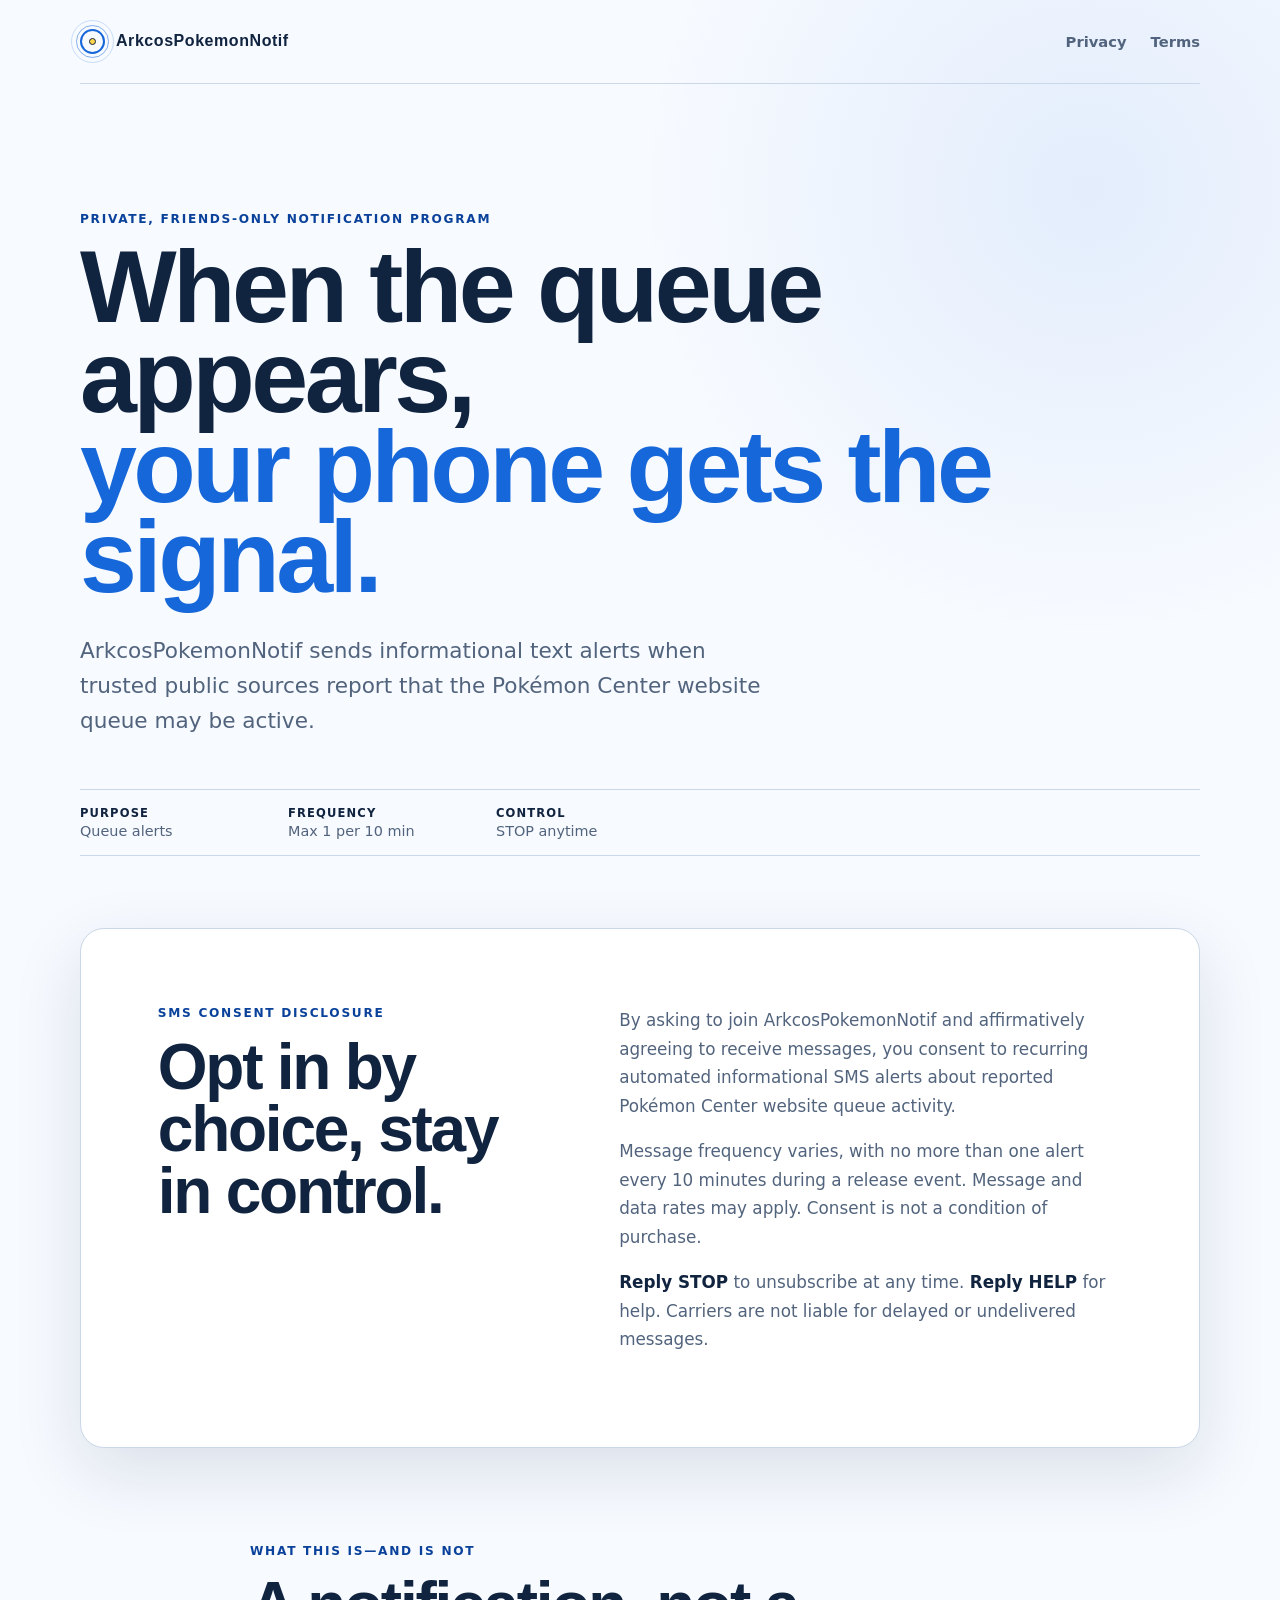
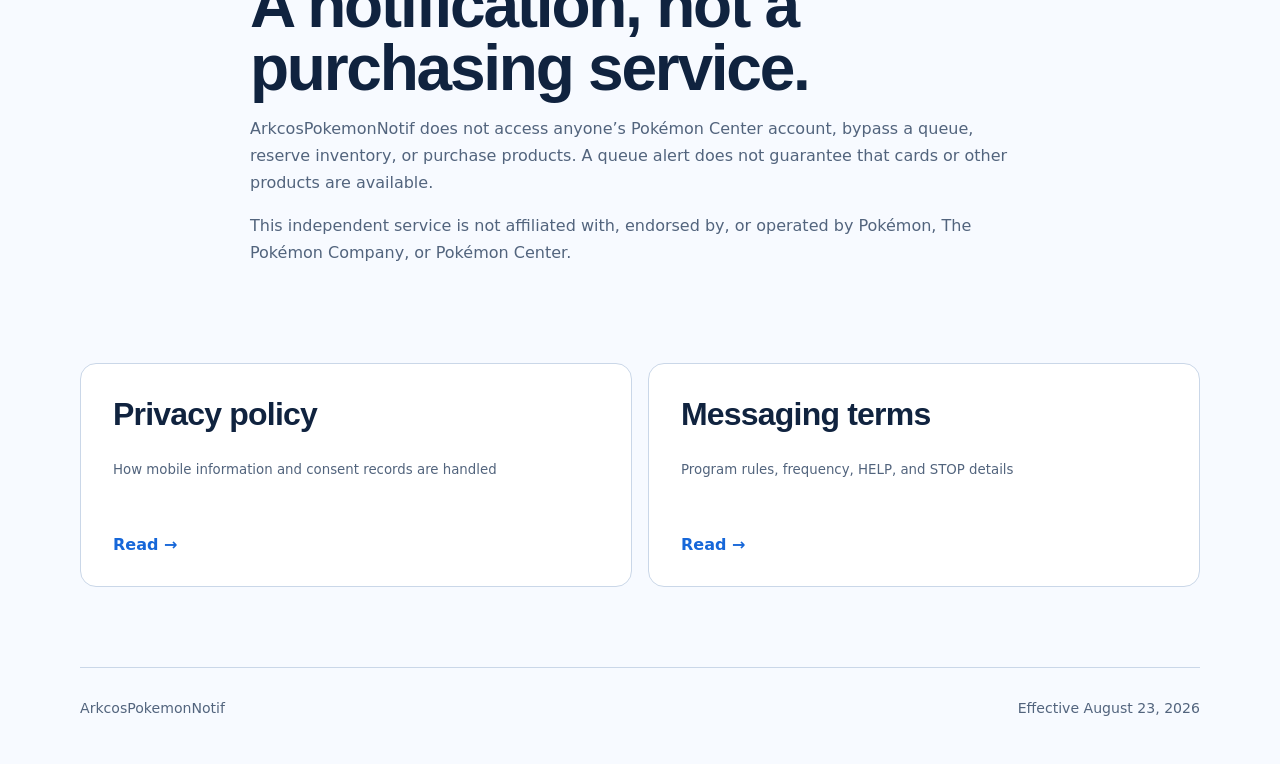
==== index.html @ baade51d "Publish ArkcosPokemonNotif disclosures" ====
<!doctype html>
<html lang="en">
<head>
  <meta charset="utf-8">
  <meta name="viewport" content="width=device-width, initial-scale=1">
  <meta name="description" content="ArkcosPokemonNotif messaging disclosures, privacy policy, and terms.">
  <title>ArkcosPokemonNotif | Messaging disclosures</title>
  <link rel="stylesheet" href="styles.css">
</head>
<body>
  <a class="skip-link" href="#main">Skip to content</a>
  <header class="site-header">
    <a class="brand" href="index.html" aria-label="ArkcosPokemonNotif home">
      <span class="signal" aria-hidden="true"><i></i></span>
      <span>ArkcosPokemonNotif</span>
    </a>
    <nav aria-label="Policy navigation">
      <a href="privacy.html">Privacy</a>
      <a href="terms.html">Terms</a>
    </nav>
  </header>

  <main id="main">
    <section class="hero">
      <p class="eyebrow">Private, friends-only notification program</p>
      <h1>When the queue appears,<br><em>your phone gets the signal.</em></h1>
      <p class="lede">ArkcosPokemonNotif sends informational text alerts when trusted public sources report that the Pokémon Center website queue may be active.</p>
      <div class="fact-strip" aria-label="Program facts">
        <span><b>Purpose</b> Queue alerts</span>
        <span><b>Frequency</b> Max 1 per 10 min</span>
        <span><b>Control</b> STOP anytime</span>
      </div>
    </section>

    <section class="panel" aria-labelledby="opt-in-heading">
      <div>
        <p class="section-label">SMS consent disclosure</p>
        <h2 id="opt-in-heading">Opt in by choice, stay in control.</h2>
      </div>
      <div class="policy-copy">
        <p>By asking to join ArkcosPokemonNotif and affirmatively agreeing to receive messages, you consent to recurring automated informational SMS alerts about reported Pokémon Center website queue activity.</p>
        <p>Message frequency varies, with no more than one alert every 10 minutes during a release event. Message and data rates may apply. Consent is not a condition of purchase.</p>
        <p><strong>Reply STOP</strong> to unsubscribe at any time. <strong>Reply HELP</strong> for help. Carriers are not liable for delayed or undelivered messages.</p>
      </div>
    </section>

    <section class="notice" aria-labelledby="scope-heading">
      <p class="section-label">What this is—and is not</p>
      <h2 id="scope-heading">A notification, not a purchasing service.</h2>
      <p>ArkcosPokemonNotif does not access anyone’s Pokémon Center account, bypass a queue, reserve inventory, or purchase products. A queue alert does not guarantee that cards or other products are available.</p>
      <p>This independent service is not affiliated with, endorsed by, or operated by Pokémon, The Pokémon Company, or Pokémon Center.</p>
    </section>

    <section class="link-grid" aria-label="Legal documents">
      <a class="document-link" href="privacy.html">
        <span>Privacy policy</span>
        <small>How mobile information and consent records are handled</small>
        <b aria-hidden="true">Read →</b>
      </a>
      <a class="document-link" href="terms.html">
        <span>Messaging terms</span>
        <small>Program rules, frequency, HELP, and STOP details</small>
        <b aria-hidden="true">Read →</b>
      </a>
    </section>
  </main>

  <footer>
    <span>ArkcosPokemonNotif</span>
    <span>Effective August 23, 2026</span>
  </footer>
</body>
</html>
---- styles.css ----
:root {
  --ink: #10233f;
  --muted: #52647d;
  --paper: #f7faff;
  --white: #ffffff;
  --line: #cad7e8;
  --blue: #1667d9;
  --blue-dark: #0a429b;
  --signal: #ffd54a;
  --shadow: 0 24px 70px rgba(16, 35, 63, 0.12);
  font-family: Aptos, "Segoe UI", system-ui, sans-serif;
  color: var(--ink);
  background: var(--paper);
  font-synthesis: none;
}

* { box-sizing: border-box; }
html { scroll-behavior: smooth; }
body { margin: 0; min-height: 100vh; background: radial-gradient(circle at 85% 8%, rgba(22, 103, 217, .09), transparent 28rem), var(--paper); }
a { color: var(--blue-dark); text-underline-offset: .2em; }
a:hover { color: var(--blue); }
a:focus-visible { outline: 3px solid var(--signal); outline-offset: 4px; border-radius: 2px; }

.skip-link { position: fixed; top: .75rem; left: .75rem; z-index: 10; padding: .65rem 1rem; color: var(--white); background: var(--ink); transform: translateY(-200%); }
.skip-link:focus { transform: none; }

.site-header, main, footer { width: min(1120px, calc(100% - 2rem)); margin-inline: auto; }
.site-header { display: flex; justify-content: space-between; align-items: center; min-height: 5.25rem; border-bottom: 1px solid var(--line); }
.brand { display: inline-flex; gap: .7rem; align-items: center; color: var(--ink); text-decoration: none; font-family: "Arial Narrow", "Aptos Display", sans-serif; font-stretch: condensed; font-weight: 800; letter-spacing: .035em; }
.signal { position: relative; width: 1.55rem; height: 1.55rem; border: 2px solid var(--blue); border-radius: 50%; display: grid; place-items: center; }
.signal::before, .signal::after { content: ""; position: absolute; border: 1px solid var(--blue); border-radius: 50%; }
.signal::before { inset: -.38rem; opacity: .5; }
.signal::after { inset: -.7rem; opacity: .2; }
.signal i { width: .45rem; height: .45rem; background: var(--signal); border: 1px solid var(--ink); border-radius: 50%; }
nav { display: flex; gap: 1.5rem; }
nav a { color: var(--muted); text-decoration: none; font-size: .92rem; font-weight: 700; }
nav a[aria-current="page"] { color: var(--ink); border-bottom: 2px solid var(--blue); }

.hero { padding: clamp(4rem, 10vw, 8rem) 0 4.5rem; }
.eyebrow, .section-label { margin: 0 0 1rem; color: var(--blue-dark); font-size: .76rem; font-weight: 800; letter-spacing: .14em; text-transform: uppercase; }
h1, h2 { font-family: "Arial Narrow", "Aptos Display", sans-serif; font-stretch: condensed; letter-spacing: -.035em; }
h1 { max-width: 950px; margin: 0; font-size: clamp(3.4rem, 8vw, 7.4rem); line-height: .88; }
h1 em { color: var(--blue); font-style: normal; }
.lede { max-width: 690px; margin: 2rem 0 0; color: var(--muted); font-size: clamp(1.08rem, 2vw, 1.35rem); line-height: 1.6; }
.fact-strip { display: flex; flex-wrap: wrap; gap: 0; margin-top: 3.2rem; border-block: 1px solid var(--line); }
.fact-strip span { min-width: 13rem; padding: 1rem 2rem 1rem 0; color: var(--muted); font-size: .9rem; }
.fact-strip b { display: block; margin-bottom: .2rem; color: var(--ink); font-size: .72rem; letter-spacing: .1em; text-transform: uppercase; }

.panel { display: grid; grid-template-columns: .85fr 1.15fr; gap: clamp(2rem, 7vw, 7rem); padding: clamp(2rem, 6vw, 5rem); background: var(--white); border: 1px solid var(--line); border-radius: 1.5rem; box-shadow: var(--shadow); }
.panel h2, .notice h2 { margin: 0; font-size: clamp(2.2rem, 5vw, 4.3rem); line-height: .97; }
.policy-copy { color: var(--muted); font-size: 1.05rem; line-height: 1.7; }
.policy-copy p:first-child { margin-top: 0; }
.policy-copy strong { color: var(--ink); }

.notice { max-width: 780px; margin: 6rem auto; }
.notice > p:not(.section-label) { color: var(--muted); line-height: 1.7; }
.link-grid { display: grid; grid-template-columns: repeat(2, 1fr); gap: 1rem; margin-bottom: 5rem; }
.document-link { display: grid; min-height: 14rem; padding: 2rem; color: var(--ink); background: var(--white); border: 1px solid var(--line); border-radius: 1rem; text-decoration: none; transition: transform .18s ease, border-color .18s ease; }
.document-link:hover { color: var(--ink); border-color: var(--blue); transform: translateY(-3px); }
.document-link span { align-self: start; font-family: "Arial Narrow", "Aptos Display", sans-serif; font-size: 2rem; font-weight: 800; letter-spacing: -.025em; }
.document-link small { color: var(--muted); line-height: 1.5; }
.document-link b { align-self: end; color: var(--blue); }

.document { width: min(860px, calc(100% - 2rem)); }
.document-title { padding: clamp(4rem, 9vw, 7rem) 0 3rem; border-bottom: 2px solid var(--ink); }
.document-title h1 { font-size: clamp(3.5rem, 8vw, 6.5rem); }
.document-title > p:last-child { max-width: 650px; margin: 1.5rem 0 0; color: var(--muted); font-size: 1.15rem; line-height: 1.6; }
article { padding: 2rem 0 5rem; counter-reset: section; }
article section { padding: 2rem 0; border-bottom: 1px solid var(--line); }
article h2 { margin: 0 0 .8rem; font-size: clamp(1.5rem, 3vw, 2rem); }
article p { margin: 0; color: var(--muted); font-size: 1.02rem; line-height: 1.75; }
article strong { color: var(--ink); }
article .callout { margin: 1.5rem 0; padding: 2rem; background: #eaf3ff; border: 1px solid #a9c9f3; border-radius: 1rem; }

footer { display: flex; justify-content: space-between; gap: 1rem; padding: 2rem 0 3rem; color: var(--muted); border-top: 1px solid var(--line); font-size: .88rem; }
footer a { font-weight: 700; }

@media (max-width: 700px) {
  .site-header { align-items: flex-start; padding-block: 1.2rem; }
  nav { gap: .85rem; }
  .panel, .link-grid { grid-template-columns: 1fr; }
  .panel { padding: 1.5rem; }
  .hero { padding-top: 4.5rem; }
  h1 { font-size: clamp(3rem, 15vw, 5rem); }
  footer { flex-direction: column; }
}

@media (prefers-reduced-motion: reduce) {
  html { scroll-behavior: auto; }
  *, *::before, *::after { transition-duration: .01ms !important; }
}
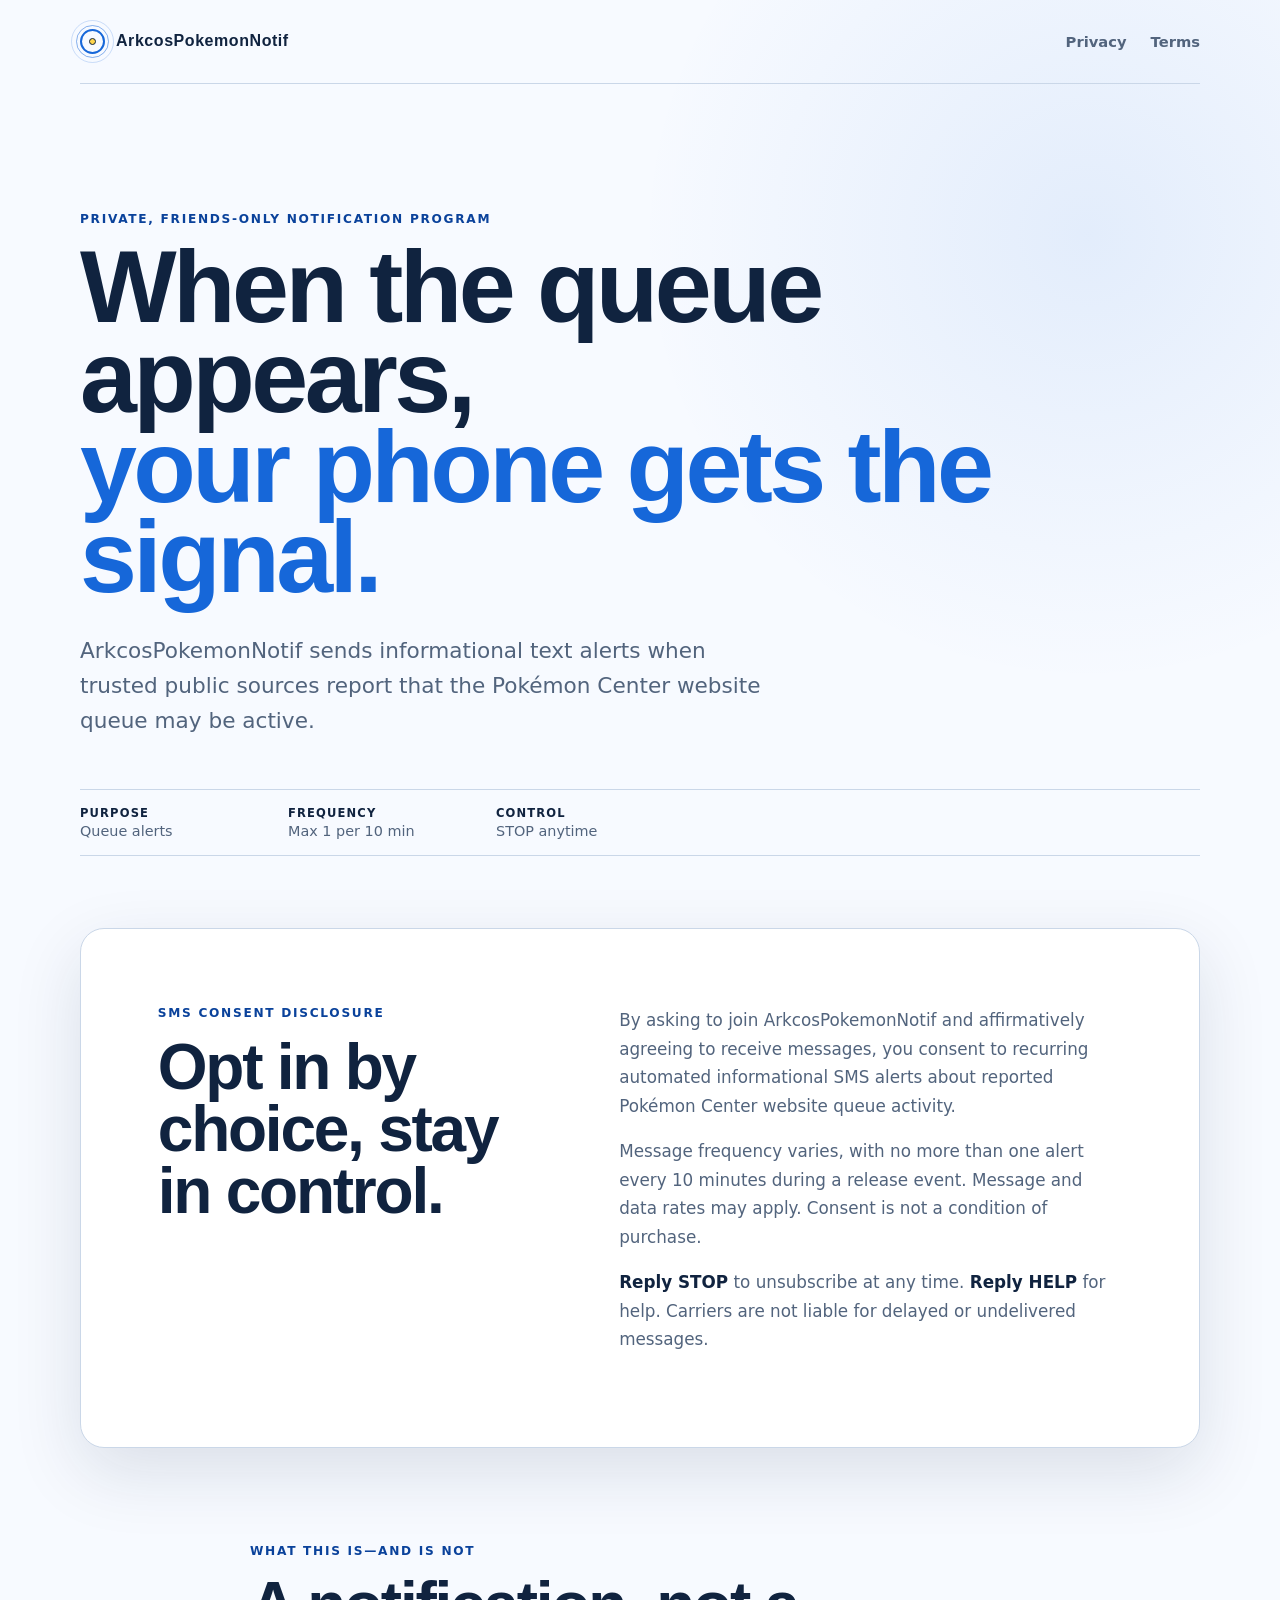
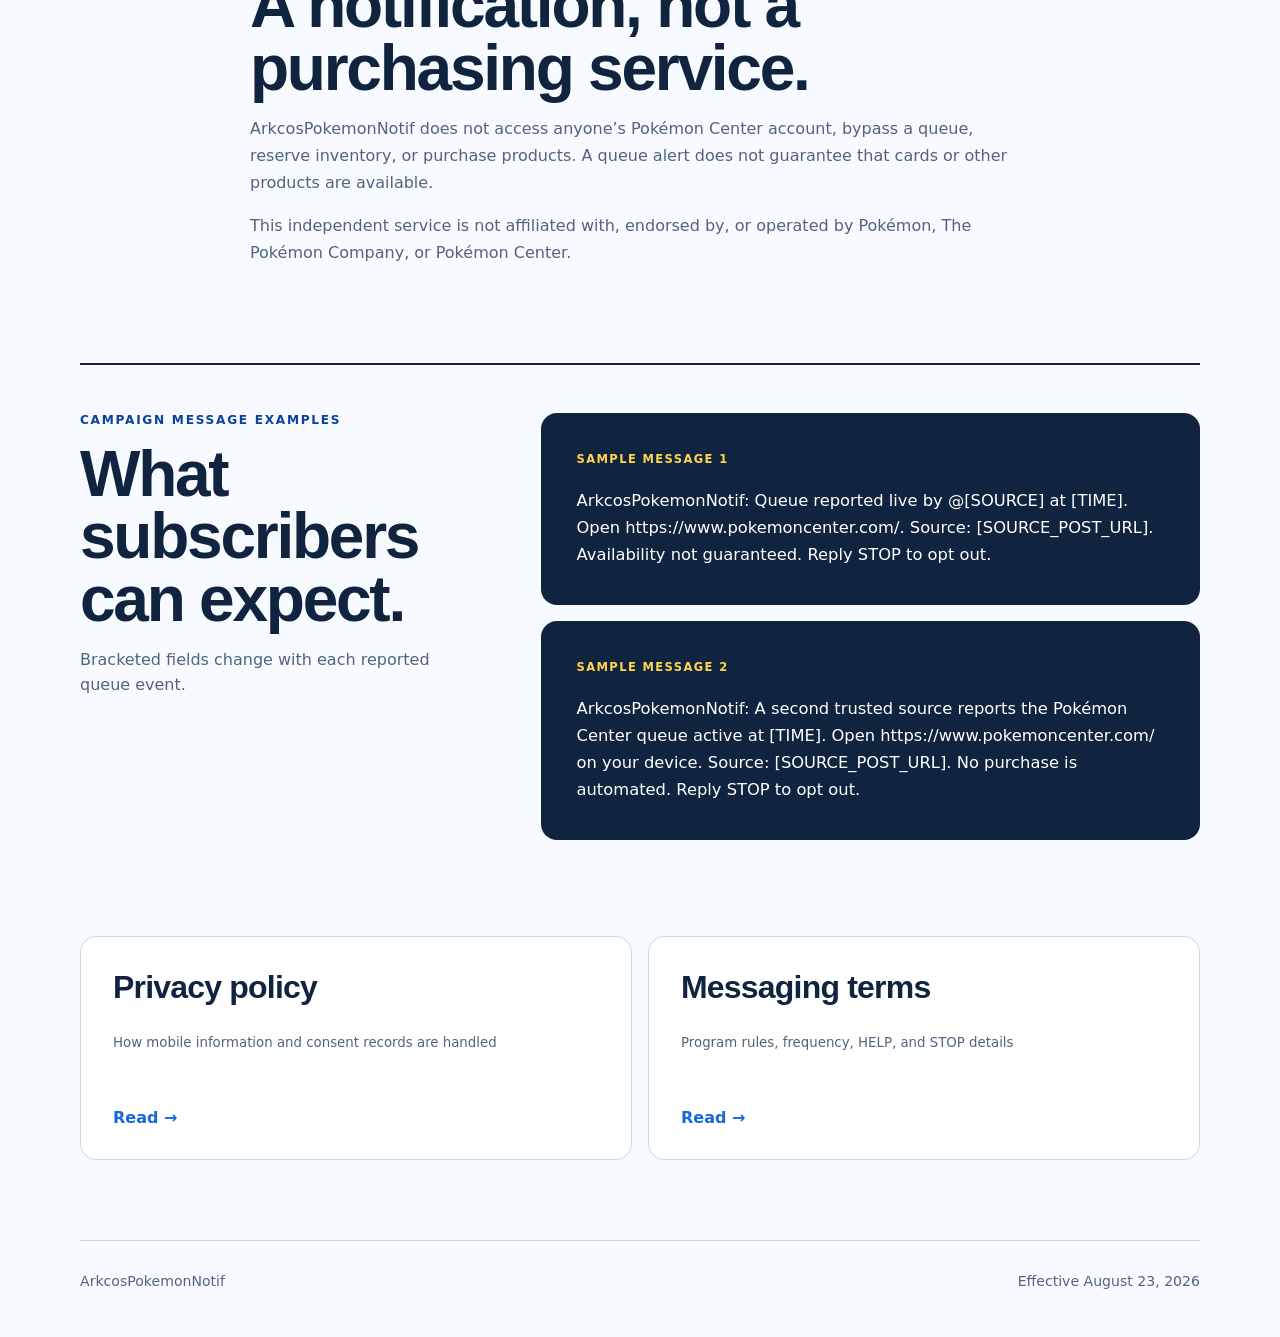
==== commit 8f2daa17: "Add campaign message samples" ====
--- a/index.html
+++ b/index.html
@@ -51,6 +51,24 @@
       <p>This independent service is not affiliated with, endorsed by, or operated by Pokémon, The Pokémon Company, or Pokémon Center.</p>
     </section>
 
+    <section class="samples" aria-labelledby="samples-heading">
+      <div class="samples-intro">
+        <p class="section-label">Campaign message examples</p>
+        <h2 id="samples-heading">What subscribers can expect.</h2>
+        <p>Bracketed fields change with each reported queue event.</p>
+      </div>
+      <div class="sample-list">
+        <article class="sample-message">
+          <p class="sample-number">Sample message 1</p>
+          <blockquote>ArkcosPokemonNotif: Queue reported live by @[SOURCE] at [TIME]. Open https://www.pokemoncenter.com/. Source: [SOURCE_POST_URL]. Availability not guaranteed. Reply STOP to opt out.</blockquote>
+        </article>
+        <article class="sample-message">
+          <p class="sample-number">Sample message 2</p>
+          <blockquote>ArkcosPokemonNotif: A second trusted source reports the Pokémon Center queue active at [TIME]. Open https://www.pokemoncenter.com/ on your device. Source: [SOURCE_POST_URL]. No purchase is automated. Reply STOP to opt out.</blockquote>
+        </article>
+      </div>
+    </section>
+
     <section class="link-grid" aria-label="Legal documents">
       <a class="document-link" href="privacy.html">
         <span>Privacy policy</span>
--- a/styles.css
+++ b/styles.css
@@ -54,6 +54,13 @@
 
 .notice { max-width: 780px; margin: 6rem auto; }
 .notice > p:not(.section-label) { color: var(--muted); line-height: 1.7; }
+.samples { display: grid; grid-template-columns: .72fr 1.28fr; gap: clamp(2rem, 7vw, 6rem); margin: 6rem 0; padding-top: 3rem; border-top: 2px solid var(--ink); }
+.samples-intro h2 { margin: 0; font-size: clamp(2.2rem, 5vw, 4rem); line-height: .98; }
+.samples-intro > p:last-child { color: var(--muted); line-height: 1.6; }
+.sample-list { display: grid; gap: 1rem; }
+.sample-message { padding: clamp(1.5rem, 4vw, 2.25rem); background: var(--ink); border-radius: 1rem; }
+.sample-number { margin: 0 0 1.2rem; color: var(--signal); font-size: .72rem; font-weight: 800; letter-spacing: .12em; text-transform: uppercase; }
+.sample-message blockquote { margin: 0; color: var(--white); font-size: 1.02rem; line-height: 1.65; }
 .link-grid { display: grid; grid-template-columns: repeat(2, 1fr); gap: 1rem; margin-bottom: 5rem; }
 .document-link { display: grid; min-height: 14rem; padding: 2rem; color: var(--ink); background: var(--white); border: 1px solid var(--line); border-radius: 1rem; text-decoration: none; transition: transform .18s ease, border-color .18s ease; }
 .document-link:hover { color: var(--ink); border-color: var(--blue); transform: translateY(-3px); }
@@ -78,7 +85,7 @@
 @media (max-width: 700px) {
   .site-header { align-items: flex-start; padding-block: 1.2rem; }
   nav { gap: .85rem; }
-  .panel, .link-grid { grid-template-columns: 1fr; }
+  .panel, .samples, .link-grid { grid-template-columns: 1fr; }
   .panel { padding: 1.5rem; }
   .hero { padding-top: 4.5rem; }
   h1 { font-size: clamp(3rem, 15vw, 5rem); }
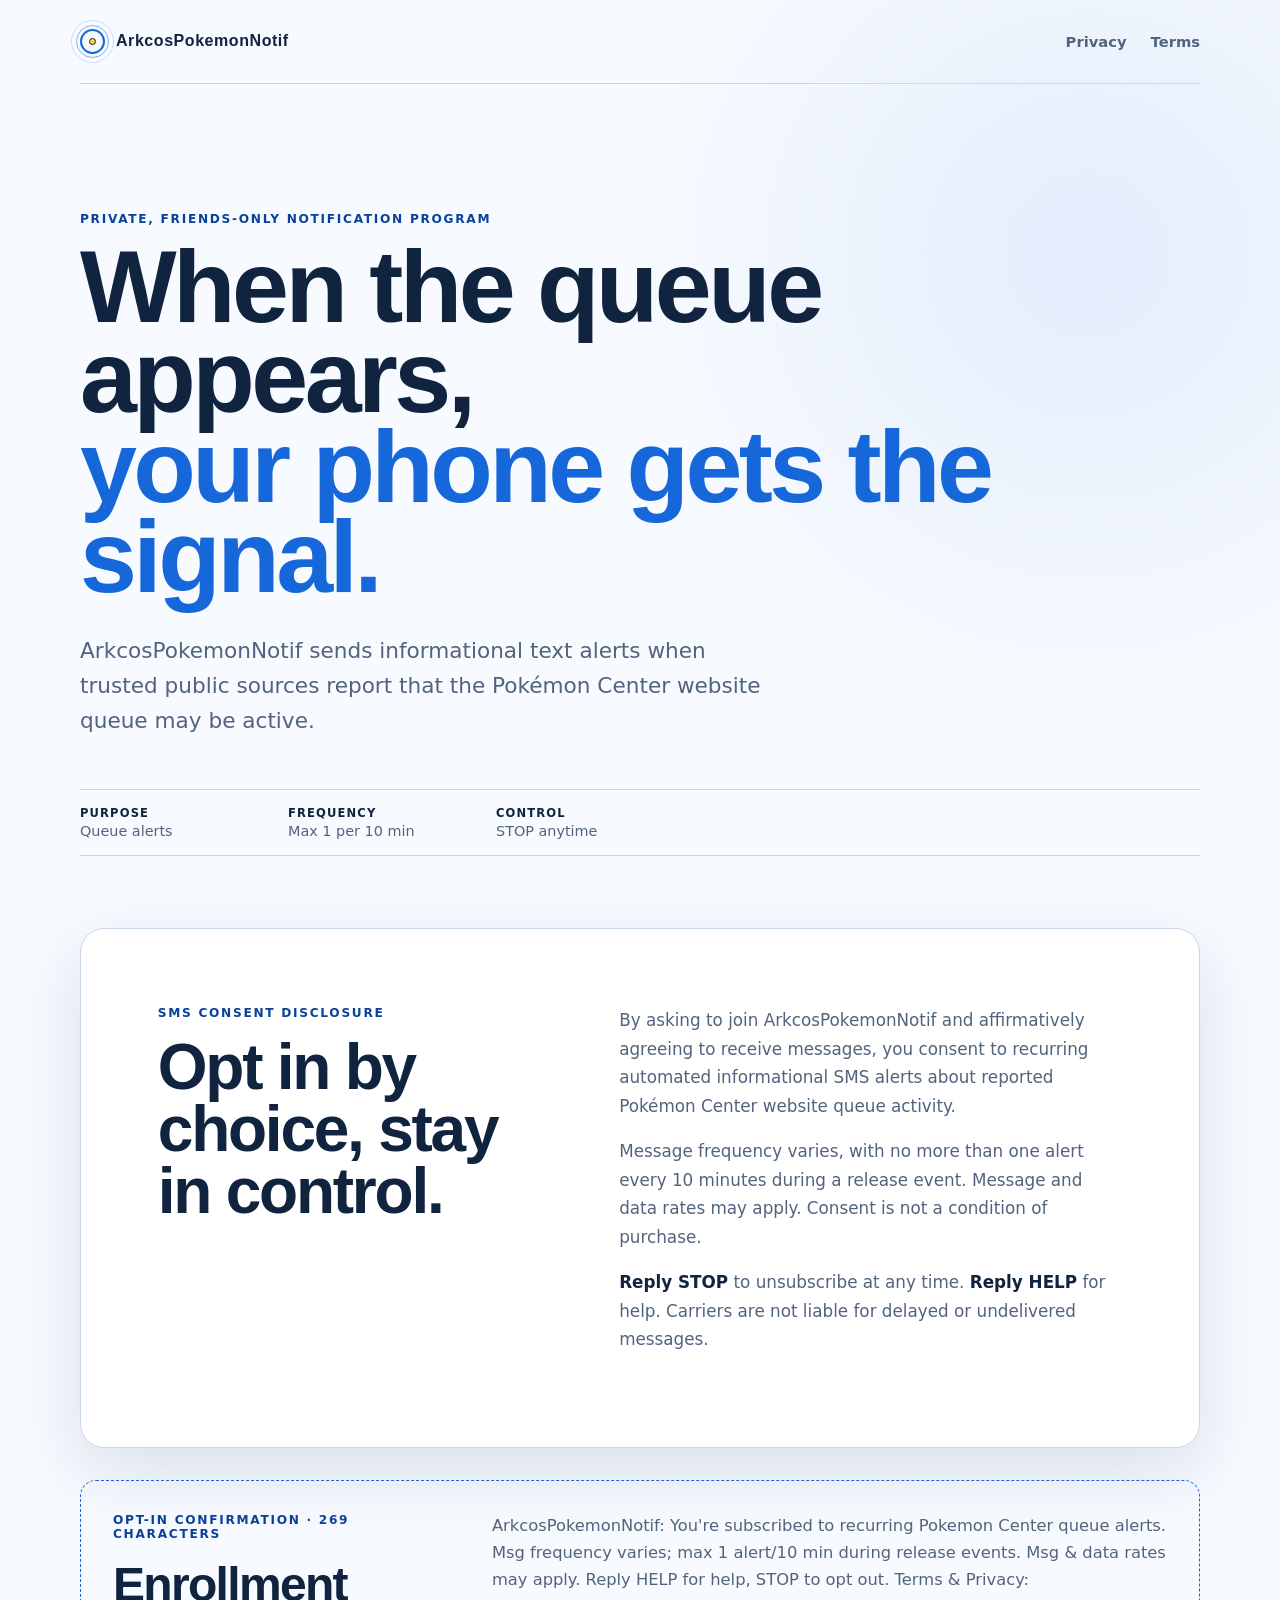
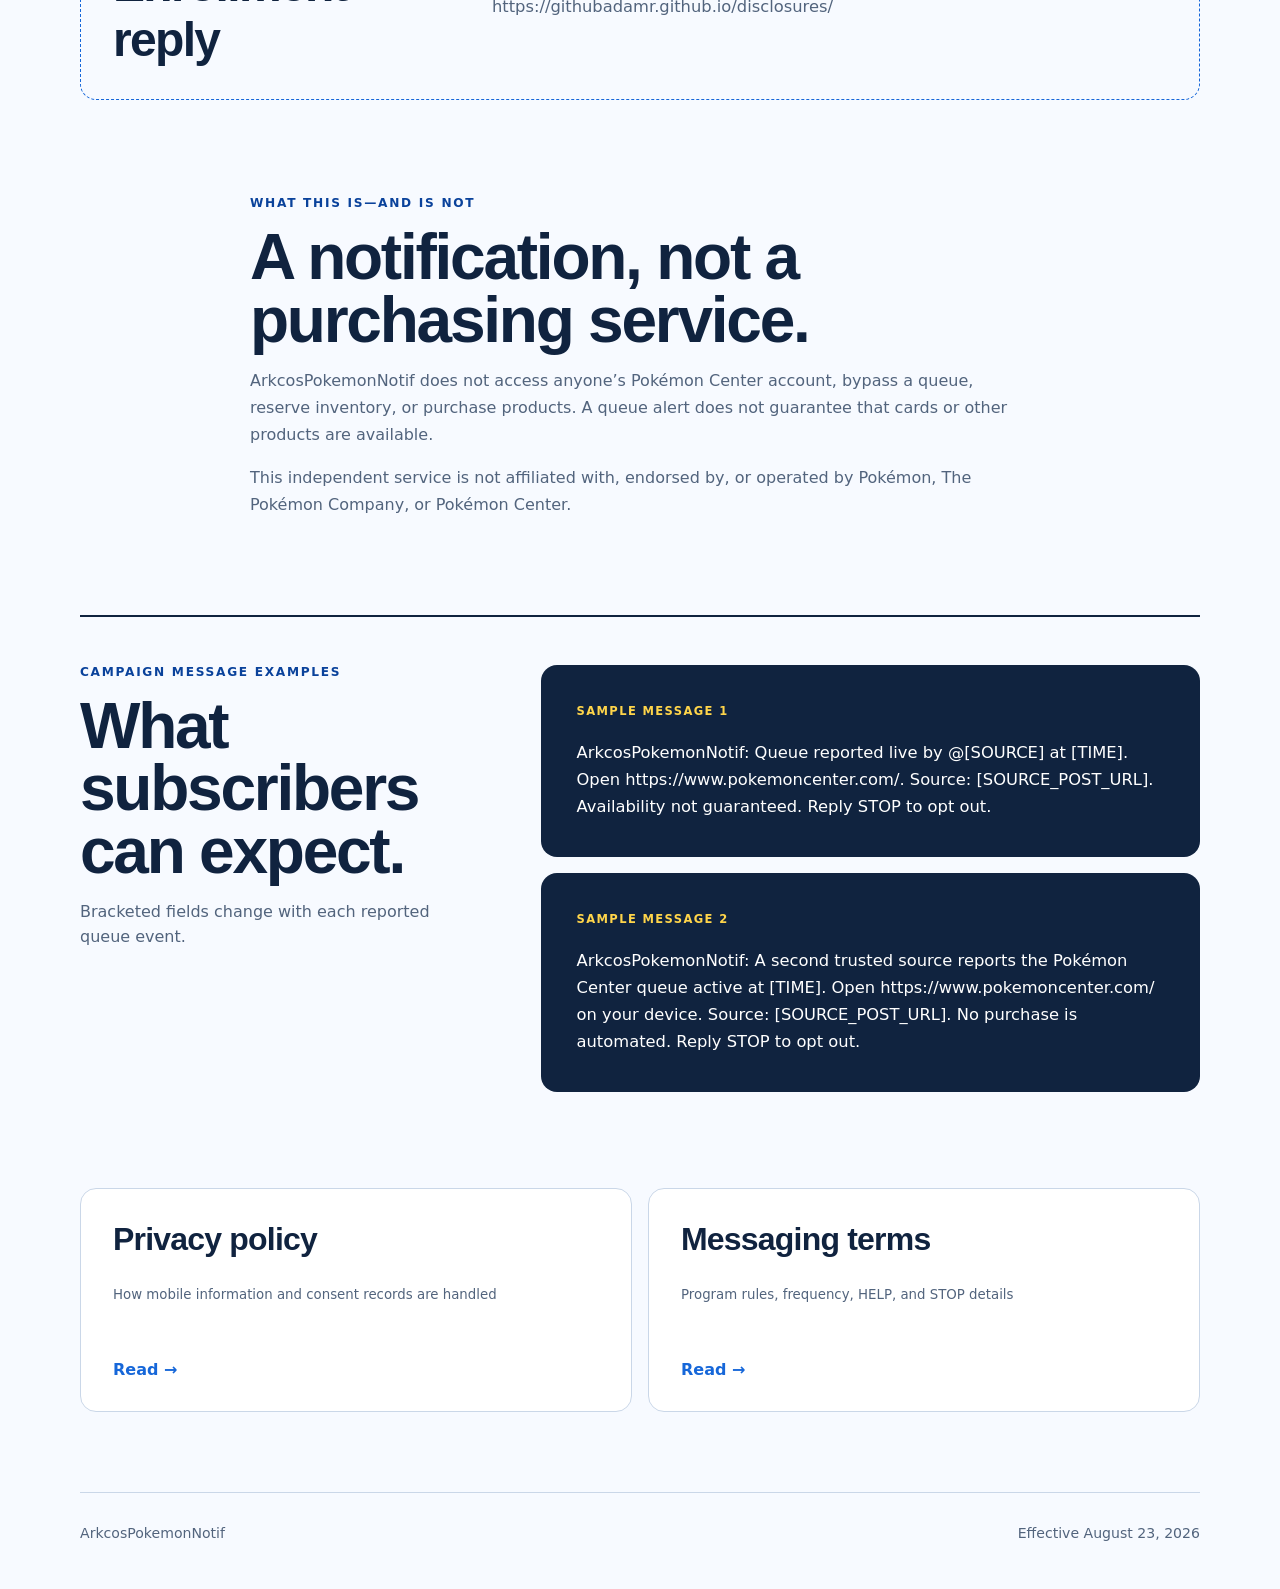
==== commit 2f1ec4d9: "Add compliant opt-in confirmation" ====
--- a/index.html
+++ b/index.html
@@ -42,6 +42,14 @@
         <p>Message frequency varies, with no more than one alert every 10 minutes during a release event. Message and data rates may apply. Consent is not a condition of purchase.</p>
         <p><strong>Reply STOP</strong> to unsubscribe at any time. <strong>Reply HELP</strong> for help. Carriers are not liable for delayed or undelivered messages.</p>
       </div>
+    </section>
+
+    <section class="confirmation" aria-labelledby="confirmation-heading">
+      <div>
+        <p class="section-label">Opt-in confirmation · 269 characters</p>
+        <h2 id="confirmation-heading">Enrollment reply</h2>
+      </div>
+      <blockquote>ArkcosPokemonNotif: You're subscribed to recurring Pokemon Center queue alerts. Msg frequency varies; max 1 alert/10 min during release events. Msg &amp; data rates may apply. Reply HELP for help, STOP to opt out. Terms &amp; Privacy: https://githubadamr.github.io/disclosures/</blockquote>
     </section>
 
     <section class="notice" aria-labelledby="scope-heading">
--- a/styles.css
+++ b/styles.css
@@ -51,6 +51,9 @@
 .policy-copy { color: var(--muted); font-size: 1.05rem; line-height: 1.7; }
 .policy-copy p:first-child { margin-top: 0; }
 .policy-copy strong { color: var(--ink); }
+.confirmation { display: grid; grid-template-columns: .6fr 1.4fr; gap: clamp(2rem, 7vw, 6rem); margin: 2rem 0 6rem; padding: 2rem; border: 1px dashed var(--blue); border-radius: 1rem; }
+.confirmation h2 { margin: 0; font-size: clamp(1.8rem, 4vw, 3rem); }
+.confirmation blockquote { margin: 0; color: var(--muted); font-size: 1.02rem; line-height: 1.65; }
 
 .notice { max-width: 780px; margin: 6rem auto; }
 .notice > p:not(.section-label) { color: var(--muted); line-height: 1.7; }
@@ -85,7 +88,7 @@
 @media (max-width: 700px) {
   .site-header { align-items: flex-start; padding-block: 1.2rem; }
   nav { gap: .85rem; }
-  .panel, .samples, .link-grid { grid-template-columns: 1fr; }
+  .panel, .confirmation, .samples, .link-grid { grid-template-columns: 1fr; }
   .panel { padding: 1.5rem; }
   .hero { padding-top: 4.5rem; }
   h1 { font-size: clamp(3rem, 15vw, 5rem); }
